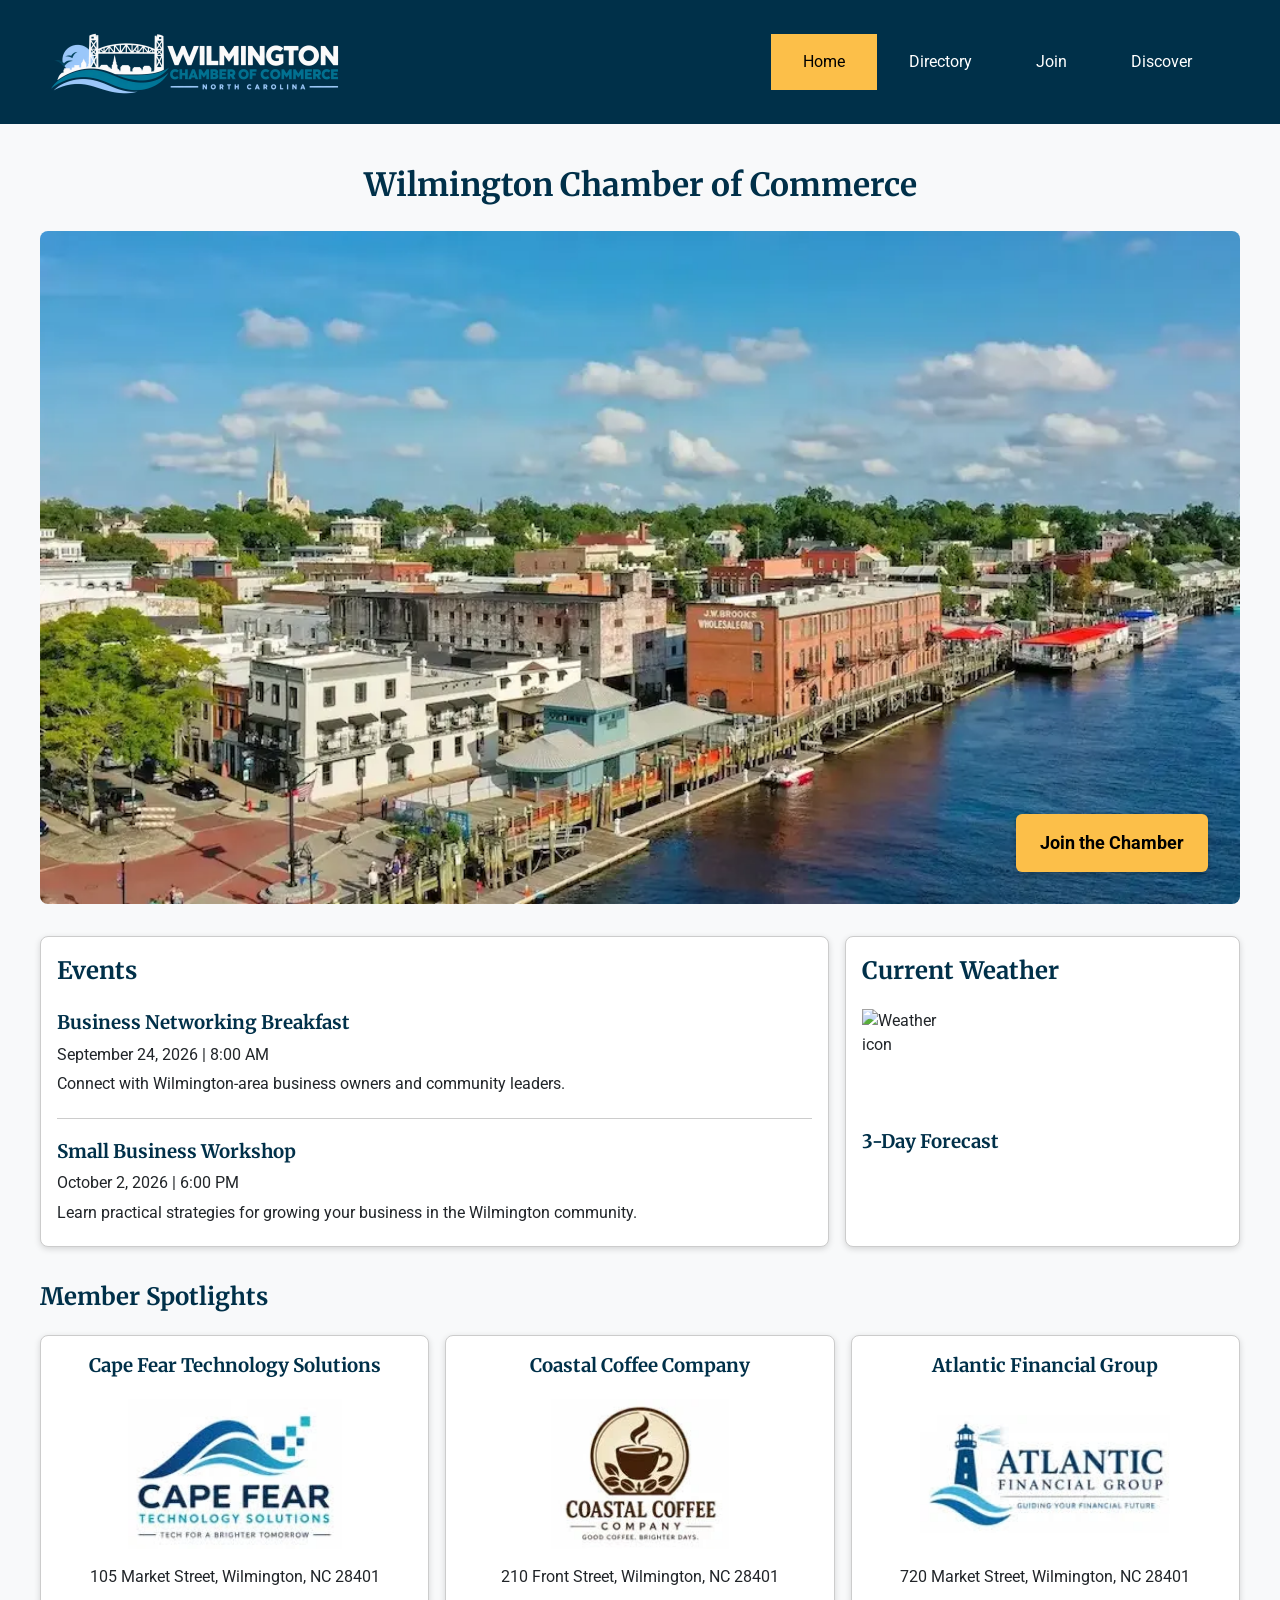
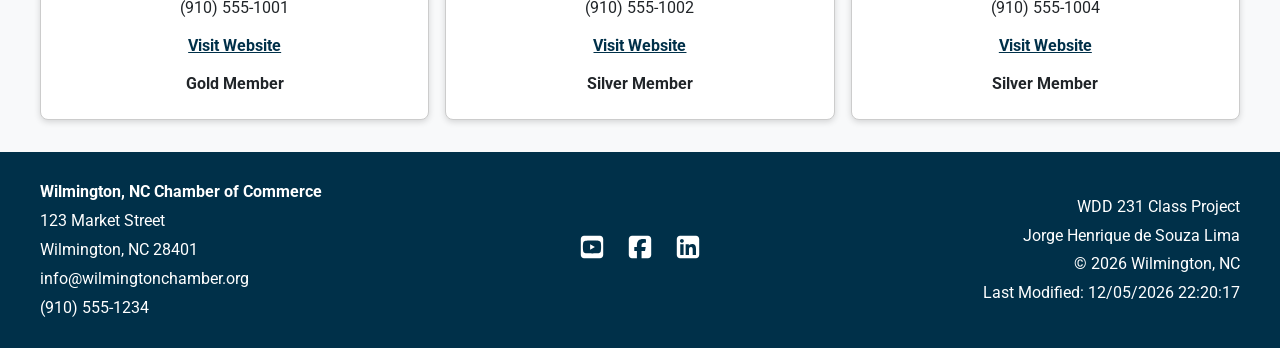
==== chamber/index.html @ 4bd6ca03 "corrected misspelled word index html" ====
<!DOCTYPE html>
<html lang="en">
<head>
    <meta charset="UTF-8">
    <meta name="viewport" content="width=device-width, initial-scale=1.0">

    <title>Wilmington Chamber of Commerce | Home</title>

    <meta
        name="description"
        content="Welcome to the Wilmington Chamber of Commerce. Discover local events, weather, businesses, and opportunities to connect with our community."
    >
    <meta name="author" content="Jorge Henrique de Souza Lima">

    <!-- Favicon -->
    <link rel="icon" href="images/favicon.ico">

    <!-- FB Open Graph -->
    <meta property="og:title" content="Wilmington Chamber of Commerce">
    <meta
        property="og:description"
        content="Connect with Wilmington businesses, community events, resources, and opportunities through the Wilmington Chamber of Commerce."
    >
    <meta
        property="og:image"
        content="https://jorgehlima.github.io/wdd231/chamber/images/chamber-logo.png"
    >
    <meta
        property="og:url"
        content="https://jorgehlima.github.io/wdd231/chamber/index.html"
    >
    <meta property="og:type" content="website">

    <!-- Google Fonts -->
    <link rel="preconnect" href="https://fonts.googleapis.com">
    <link rel="preconnect" href="https://fonts.gstatic.com" crossorigin>
    <link href="https://fonts.googleapis.com/css2?family=Merriweather:wght@400;700&family=Roboto:wght@400;500;700&display=swap" rel="stylesheet">

    <!-- Styles -->
    <link rel="stylesheet" href="styles/normalize.css">
    <link rel="stylesheet" href="styles/small.css">
    <link rel="stylesheet" href="styles/large.css">

    <!-- Scripts -->
    <script src="scripts/navigation.js" defer></script>
    <script src="scripts/home.js" defer></script>
    <script src="scripts/date.js" defer></script>
</head>

<body>

    <header>
        <div class="header-container">
            <a href="index.html" class="brand">

                <!-- Logo image -->
                <img
                    src="images/chamber-logo.png"
                    alt="Wilmington Chamber of Commerce logo"
                    class="logo"
                    width="500"
                    height="300"
                >
            </a>
            
            <!-- Hamburger button -->
            <button
                id="menu"
                type="button"
                aria-label="Open navigation menu"
                aria-expanded="false"
            ></button>
        
            <!-- Navigation section -->
            <nav id="navigation">
                <ul class="navigation">
                    <li>
                        <a href="index.html" class="active">Home</a>
                    </li>

                    <li>
                        <a href="directory.html">Directory</a>
                    </li>

                    <li>
                        <a href="join.html">Join</a>
                    </li>

                    <li>
                        <a href="discover.html">Discover</a>
                    </li>
                </ul>
            </nav>
        </div>
    </header>

    <main>
        <h1>Wilmington Chamber of Commerce</h1>

        <div class="hero">
            <img
                src="images/wilmington-hero.webp"
                alt="Wilmington North Carolina waterfront"
                width="1200"
                height="600"
            >
            <a href="join.html" class="join-button">Join the Chamber</a>
        </div>

        <section class="home-info">

            <div class="events">
                <h2>Events</h2>

                <article class="event">
                    <h3>Business Networking Breakfast</h3>
                    <p>September 24, 2026 | 8:00 AM</p>
                    <p>
                        Connect with Wilmington-area business owners
                        and community leaders.
                    </p>
                </article>

                <article class="event">
                    <h3>Small Business Workshop</h3>
                    <p>October 2, 2026 | 6:00 PM</p>
                    <p>
                        Learn practical strategies for growing your
                        business in the Wilmington community.
                    </p>
                </article>
            </div>

            <div class="weather">
                <h2>Current Weather</h2>

                <div id="current-weather">
                    <img id="weather-icon"
                    src="https://openweathermap.org/img/wn/01d@2x.png"
                    alt="Weather icon" 
                    width="100" 
                    height="100">

                    <div class="weather-details">
                        <p>
                            <span id="current-temp"></span>
                        </p>
                        <p id="weather-description"></p>
                    </div>
                </div>

                <h3>3-Day Forecast</h3>

                <div id="forecast">
                    
                </div>
            </div>
        </section>

        <section class="spotlights">
            <h2>Member Spotlights</h2>

            <div id="spotlight-cards">
                
            </div>
        </section>
    </main>

    <footer>
        <div class="footer-container">

            <div class="contact-info">
                <p><strong>Wilmington, NC Chamber of Commerce</strong></p>
                <p>123 Market Street</p>
                <p>Wilmington, NC 28401</p>
                <p>info@wilmingtonchamber.org</p>
                <p>(910) 555-1234</p>
            </div>

            <div class="social-links">
                <a
                    href="https://www.youtube.com/"
                    target="_blank"
                    rel="noopener noreferrer"
                    aria-label="YouTube"
                >
                    <img
                        src="images/youtube.svg"
                        alt=""
                        width="32"
                        height="32"
                    >
                </a>

                <a
                    href="https://www.facebook.com/"
                    target="_blank"
                    rel="noopener noreferrer"
                    aria-label="Facebook"
                >
                    <img
                        src="images/facebook.svg"
                        alt=""
                        width="32"
                        height="32"
                    >
                </a>

                <a
                    href="https://www.linkedin.com/"
                    target="_blank"
                    rel="noopener noreferrer"
                    aria-label="LinkedIn"
                >
                    <img
                        src="images/linkedin.svg"
                        alt=""
                        width="32"
                        height="32"
                    >
                </a>
            </div>

            <div class="development-info">
                <p>WDD 231 Class Project</p>
                <p>Jorge Henrique de Souza Lima</p>

                <p>
                    &copy; <span id="currentyear"></span>
                    Wilmington, NC
                </p>

                <p id="lastModified"></p>
            </div>

        </div>
    </footer>

</body>
</html>
---- chamber/styles/small.css ----
:root {
    --primary-color: #003049;
    --secondary-color: #669bbc;
    --accent-color: #fcbf49;
    --background-color: #f8f9fa;
    --text-color: #212529;
    --white: #ffffff;
    --border-color: #cccccc;
}

* {
    box-sizing: border-box;
}

html,
body {
    margin: 0;
    padding: 0;
    width: 100%;
    max-width: 100%;
    overflow-x: hidden;
}

body {
    font-family: "Roboto", Arial, Helvetica, sans-serif;
    background-color: var(--background-color);
    color: var(--text-color);
    line-height: 1.5;
}

img {
    max-width: 100%;
    height: auto;
}

/* Header */

header {
    background-color: var(--primary-color);
    color: var(--white);
}

.header-container {
    display: flex;
    justify-content: space-between;
    align-items: center;
    padding: 0.75rem 1rem 0.75rem 0.30rem; /* logo position top, right, bottom, left */
}

.brand {
    display: flex;
    align-items: center;
    gap: 0.75rem;
    color: var(--white);
    text-decoration: none;
}

.brand img {
    width: 300px;
    max-width: 100%;
    height: auto;
    object-fit: contain;
    display: block;
}

.site-name {
    display: block;
    font-size: 1.2rem;
    font-weight: 700;
}

.site-subtitle {
    display: block;
    font-size: 0.85rem;
}

/* Mobile menu */

#menu {
    display: block;
    border: 0;
    background: transparent;
    color: var(--white);
    font-size: 2rem;
    cursor: pointer;
}

#menu::before {
    content: "☰";
}

#menu.open::before {
    content: "✕";
}

.navigation {
    display: none;
    list-style: none;
    margin: 0;
    padding: 0;
    background-color: var(--primary-color);
}

.navigation.show {
    display: block;
}

.navigation a {
    display: block;
    padding: 1rem;
    color: var(--white);
    text-decoration: none;
    text-align: center;
}

.navigation a:hover,
.navigation a:focus {
    background-color: var(--secondary-color);
    color: #000;
}

.navigation .active {
    background-color: var(--accent-color);
    color: #000;
}

/* MAIN */

main {
    width: min(100% - 2rem, 1200px);
    margin: 0 auto;
    padding: 1rem 0 2rem;
}

h1,
h2,
h3 {
    font-family: "Merriweather", Georgia, serif;
}

h1 {
    text-align: center;
    color: var(--primary-color);
}

/* View buttons */

.view-buttons {
    display: flex;
    justify-content: center;
    gap: 1rem;
    margin: 1.5rem 0;
}

.view-buttons button {
    padding: 0.75rem 1.5rem;
    border: 2px solid var(--primary-color);
    border-radius: 6px;
    background-color: var(--white);
    color: var(--primary-color);
    font-weight: 700;
    cursor: pointer;
}

.view-buttons button:hover,
.view-buttons button:focus,
.view-buttons button.selected {
    background-color: var(--primary-color);
    color: var(--white);
}

/* Member grid */

#members.grid {
    display: grid;
    grid-template-columns: 1fr;
    gap: 1rem;
}

.member-card {
    padding: 1rem;
    background-color: var(--white);
    border: 1px solid var(--border-color);
    border-radius: 8px;
    text-align: center;
    box-shadow: 0 2px 6px rgb(0 0 0 / 15%);
}

.member-card img {
    width: 100%;
    max-width: 300px;
    height: 180px;
    object-fit: contain;
}

.member-card h2 {
    color: var(--primary-color);
    font-size: 1.25rem;
}

.member-card a {
    display: inline-block;
    margin-top: 0.5rem;
    color: var(--primary-color);
    font-weight: 700;
}

.membership {
    font-weight: 700;
}

/* List view */

#members.list {
    display: flex;
    flex-direction: column;
    gap: 0;
}

#members.list .member-card {
    display: block;
    border-radius: 0;
    box-shadow: none;
    text-align: left;
}

#members.list .member-card:nth-child(even) {
    background-color: #e9ecef;
}

#members.list .member-card img {
    display: none;
}

/* Chamber Home Page */

/* Hero */

.hero {
    position: relative;
    margin-bottom: 1.5rem;
    overflow: hidden;
    border-radius: 8px;
}

.hero img {
    display: block;
    width: 100%;
    height: auto;
}

/* Join CTA */

.join-button {
    position: absolute;
    right: 1rem;
    bottom: 1rem;
    display: inline-block;
    padding: 0.75rem 1.25rem;
    background-color: var(--accent-color);
    color: #000;
    text-decoration: none;
    font-weight: 700;
    border-radius: 6px;
    box-shadow: 0 2px 6px rgb(0 0 0 / 30%);
}

.join-button:hover,
.join-button:focus {
    background-color: var(--white);
    color: var(--primary-color);
}

/* Events and Weather */

.home-info {
    display: grid;
    grid-template-columns: 1fr;
    gap: 1rem;
    margin-bottom: 2rem;
}

.events,
.weather {
    padding: 1rem;
    background-color: var(--white);
    border: 1px solid var(--border-color);
    border-radius: 8px;
    box-shadow: 0 2px 6px rgb(0 0 0 / 15%);
}

.events h2,
.weather h2,
.spotlights h2 {
    margin-top: 0;
    color: var(--primary-color);
}

.event {
    padding-bottom: 1rem;
    margin-bottom: 1rem;
    border-bottom: 1px solid var(--border-color);
}

.event:last-child {
    margin-bottom: 0;
    padding-bottom: 0;
    border-bottom: none;
}

.event h3 {
    margin-bottom: 0.25rem;
    color: var(--primary-color);
}

.event p {
    margin: 0.35rem 0;
}

/* Current Weather */

#current-weather {
    display: flex;
    align-items: center;
    gap: 1rem;
}

#weather-icon {
    width: 100px;
    height: 100px;
    object-fit: contain;
}

.weather-details p {
    margin: 0.25rem 0;
}

#current-temp {
    font-size: 1.75rem;
    font-weight: 700;
}

#weather-description {
    font-weight: 500;
}

.weather h3 {
    color: var(--primary-color);
}

/* Forecast */

#forecast {
    display: grid;
    gap: 0.5rem;
}

#forecast p {
    margin: 0;
    padding: 0.6rem;
    background-color: #e9ecef;
    border-radius: 5px;
}

/* Member Spotlights */

.spotlights {
    margin-top: 1rem;
}

#spotlight-cards {
    display: grid;
    grid-template-columns: 1fr;
    gap: 1rem;
}

.spotlight-card {
    padding: 1rem;
    background-color: var(--white);
    border: 1px solid var(--border-color);
    border-radius: 8px;
    text-align: center;
    box-shadow: 0 2px 6px rgb(0 0 0 / 15%);
}

.spotlight-card h3 {
    margin-top: 0;
    color: var(--primary-color);
}

.spotlight-card img {
    display: block;
    width: 100%;
    max-width: 250px;
    height: 150px;
    margin: 0 auto 1rem;
    object-fit: contain;
}

.spotlight-card p {
    margin: 0.4rem 0;
}

.spotlight-card a {
    display: inline-block;
    margin: 0.5rem 0;
    color: var(--primary-color);
    font-weight: 700;
}

.spotlight-card a:hover,
.spotlight-card a:focus {
    text-decoration: none;
}

.membership-level {
    font-weight: 700;
}

/* Footer */

footer {
    background-color: var(--primary-color);
    color: var(--white);
    padding: 1.5rem 1rem;
}

.footer-container {
    width: min(100%, 1200px);
    margin: 0 auto;
    text-align: center;
}

.footer-container p {
    margin: 0.3rem 0;
}

.social-links {
    display: flex;
    justify-content: center;
    gap: 1rem;
    margin: 1.25rem 0;
    flex-wrap: wrap;
}

.social-links a {
    color: var(--white);
}

.social-links a:hover,
.social-links a:focus {
    color: var(--accent-color);
}
---- chamber/styles/large.css ----
@media screen and (min-width: 768px) {

    /* Header | Nav */

    .header-container {
        max-width: 1200px;
        margin: 0 auto;
    }

    #menu {
        display: none;
    }

    nav {
        background-color: var(--primary-color);
    }

    .navigation {
        display: flex;
        justify-content: center;
        max-width: 1200px;
        margin: 0 auto;
    }

    .navigation li {
        flex: 1;
    }

    .navigation a {
        padding: 1rem 2rem;
    }

    /* Directory grid */

    #members.grid {
        grid-template-columns: repeat(2, 1fr);
    }

    /* List view */

    #members.list .member-card {
        display: grid;
        grid-template-columns: 2fr 2fr 1.5fr 1fr;
        align-items: center;
        gap: 1rem;
    }

    #members.list .member-card h2,
    #members.list .member-card p,
    #members.list .member-card a {
        margin: 0.5rem 0;
    }

    #members.list .member-card p:nth-of-type(3),
    #members.list .member-card p:nth-of-type(4) {
        display: none;
    }

    /* Footer */

    .footer-container {
        display: grid;
        grid-template-columns: 1fr auto 1fr;
        align-items: center;
        gap: 2rem;
        text-align: left;
    }

    .social-links {
        margin: 0;
    }

    .development-info {
        text-align: right;
    }

    /* Chamber Home Page */
    .home-info {
    grid-template-columns: 2fr 1fr;
    align-items: stretch;
    }

    #spotlight-cards {
        grid-template-columns: repeat(3, 1fr);
    }

    .hero {
        margin-bottom: 2rem;
    }

    .join-button {
        right: 2rem;
        bottom: 2rem;
        padding: 1rem 1.5rem;
        font-size: 1.1rem;
    }
}


@media screen and (min-width: 1000px) {

    #members.grid {
        grid-template-columns: repeat(3, 1fr);
    }
}
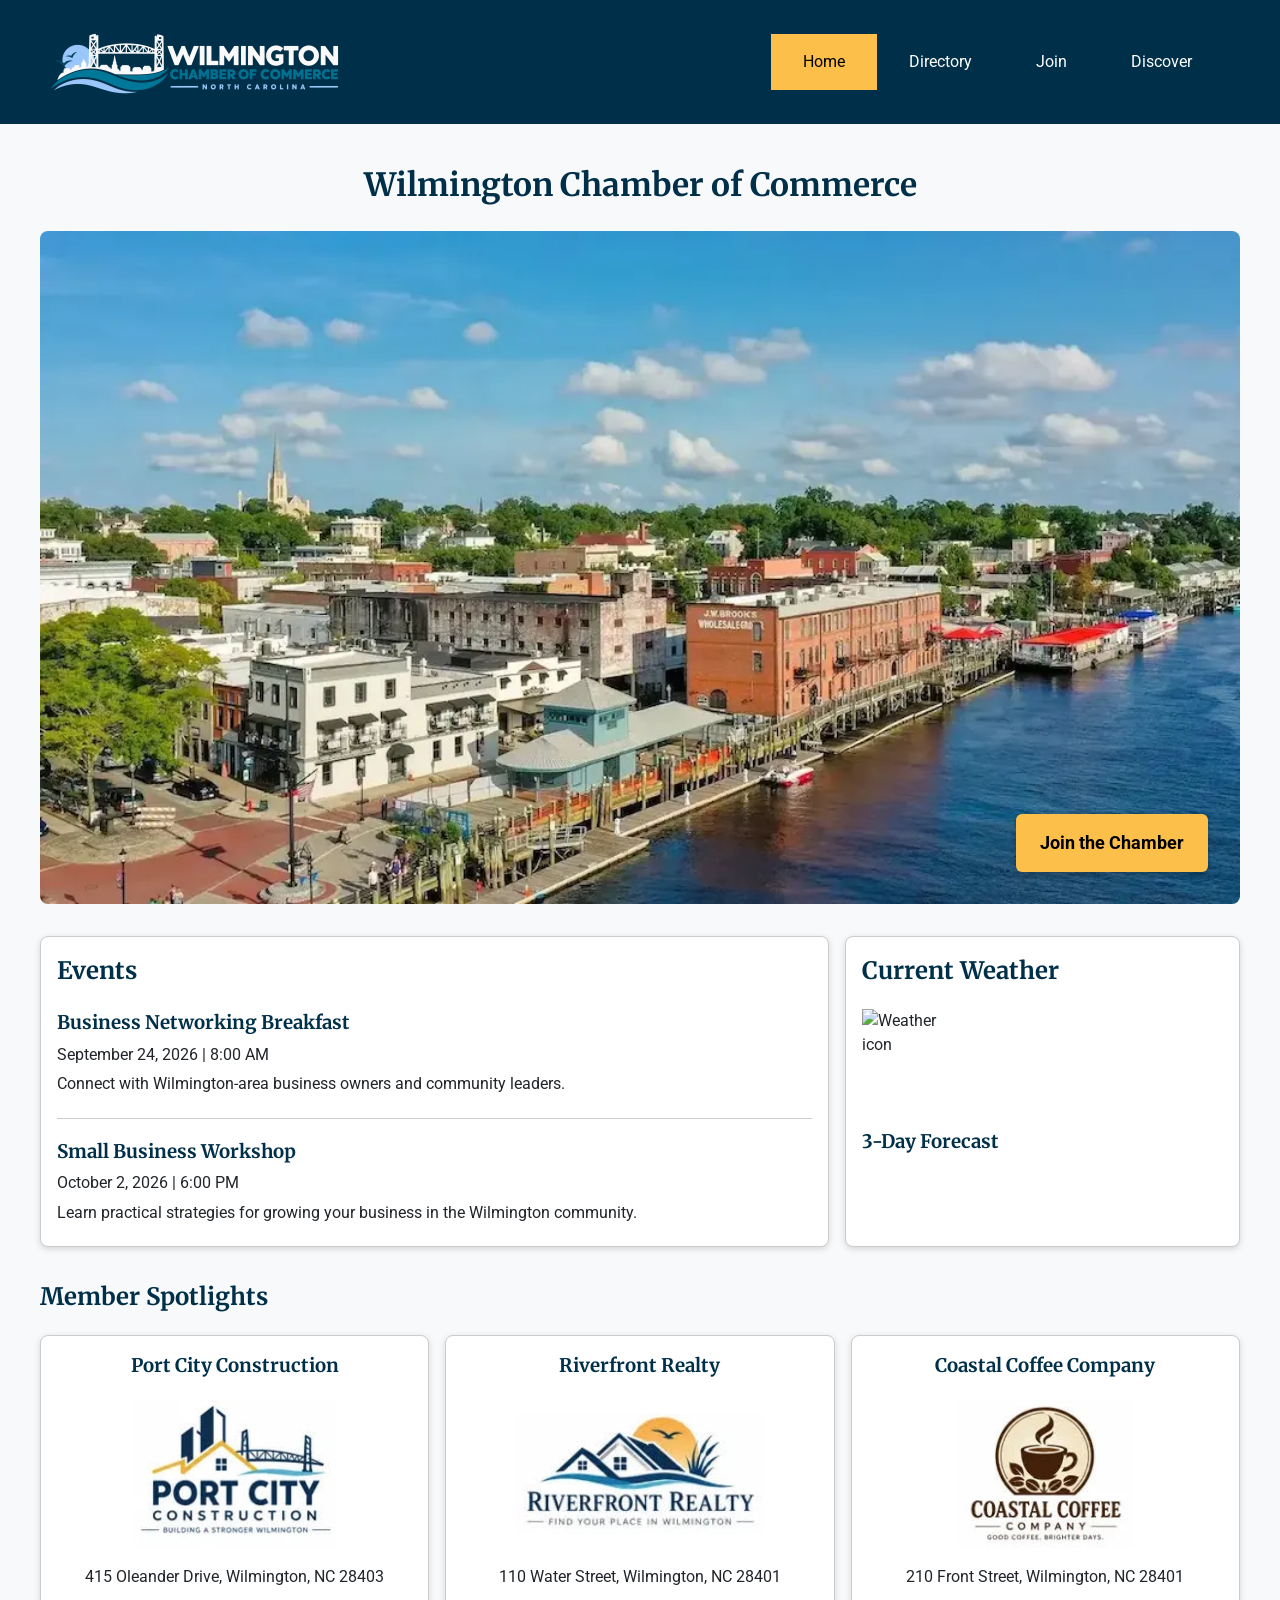
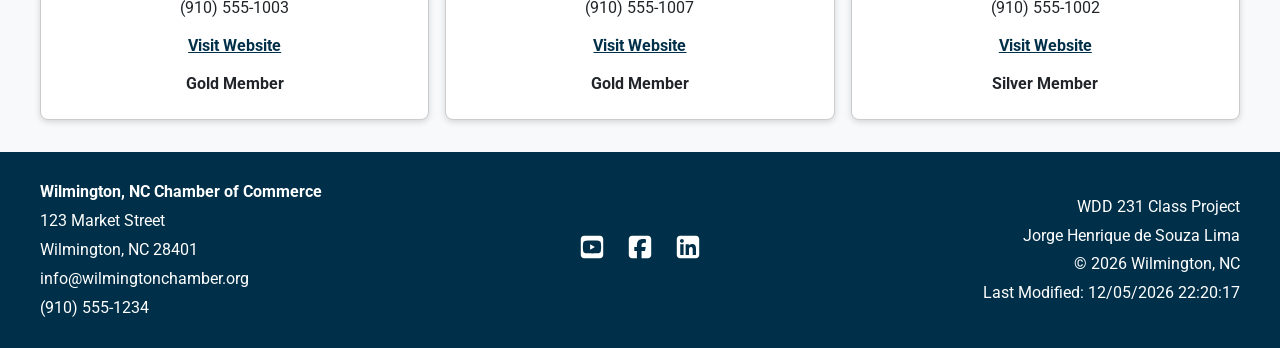
==== commit 2371d753: "organized hamburger section index html" ====
--- a/chamber/index.html
+++ b/chamber/index.html
@@ -68,8 +68,8 @@
                 id="menu"
                 type="button"
                 aria-label="Open navigation menu"
-                aria-expanded="false"
-            ></button>
+                aria-expanded="false">
+            </button>
         
             <!-- Navigation section -->
             <nav id="navigation">
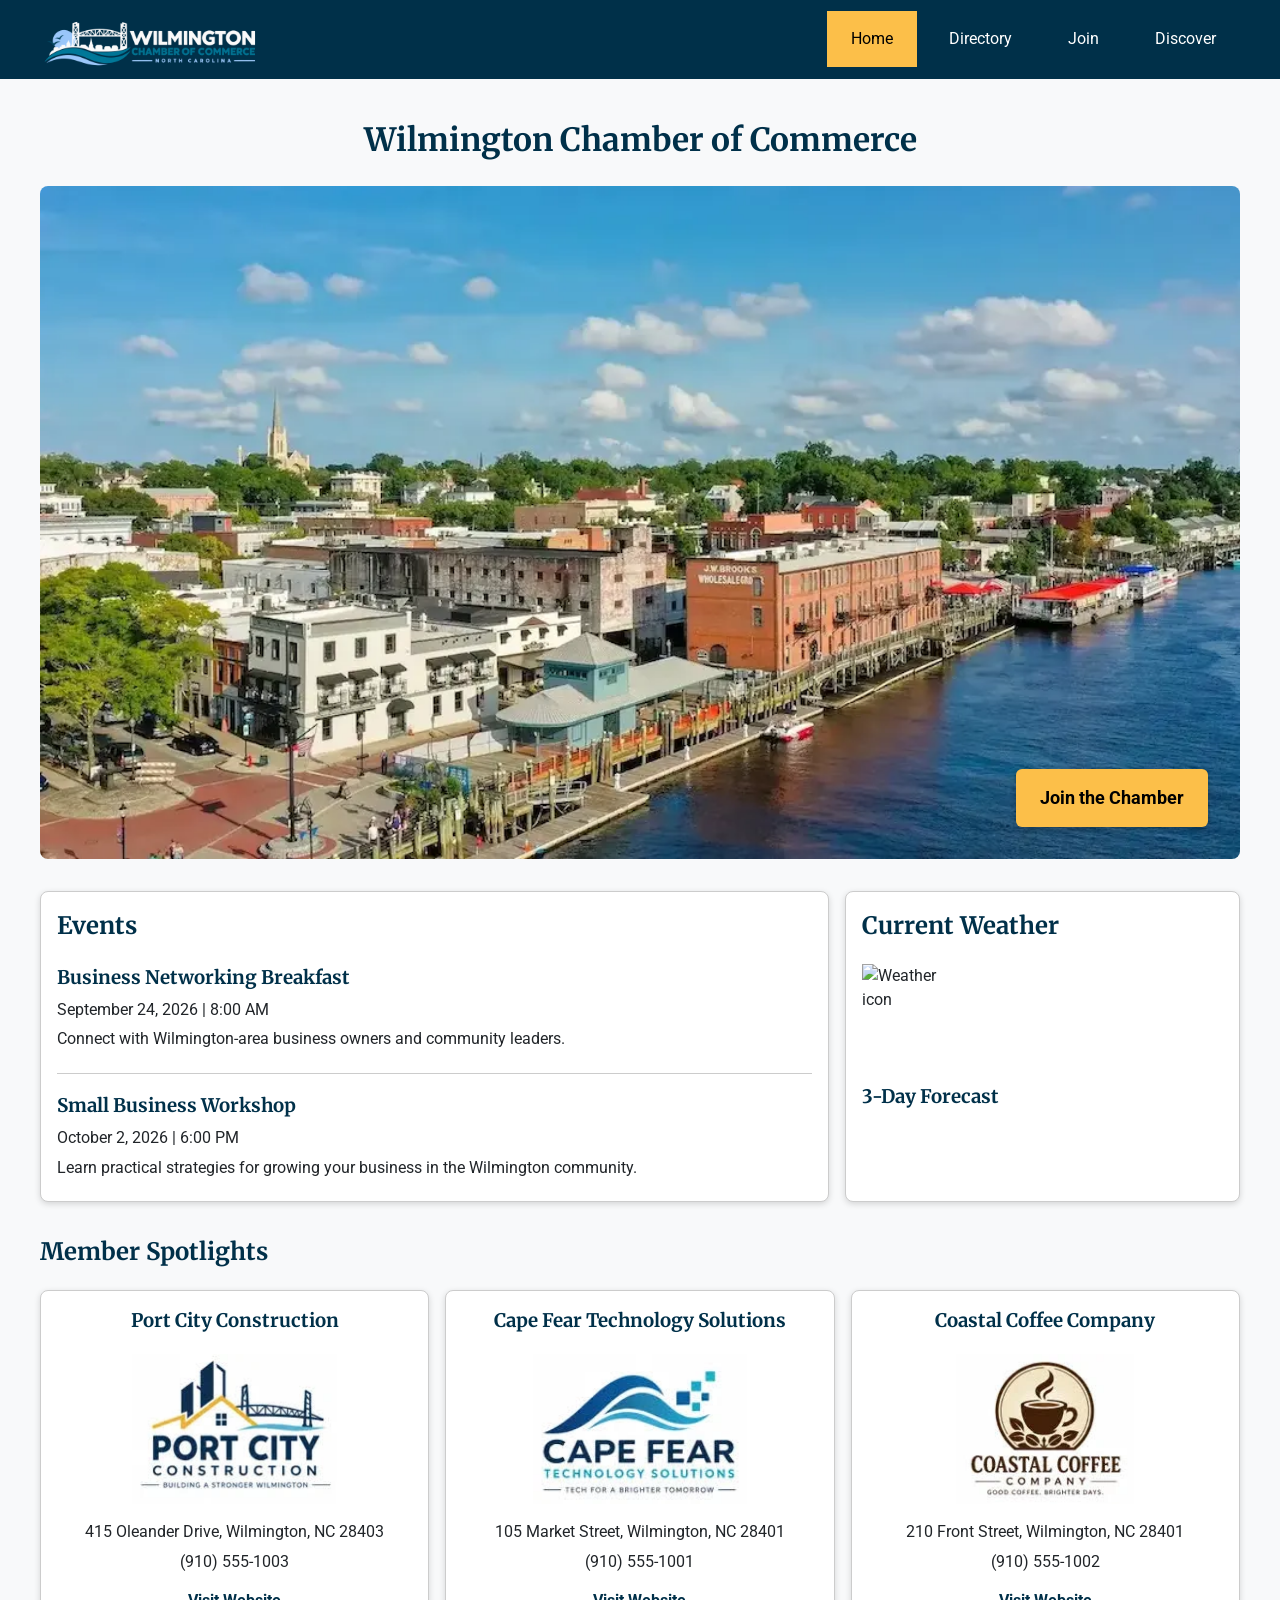
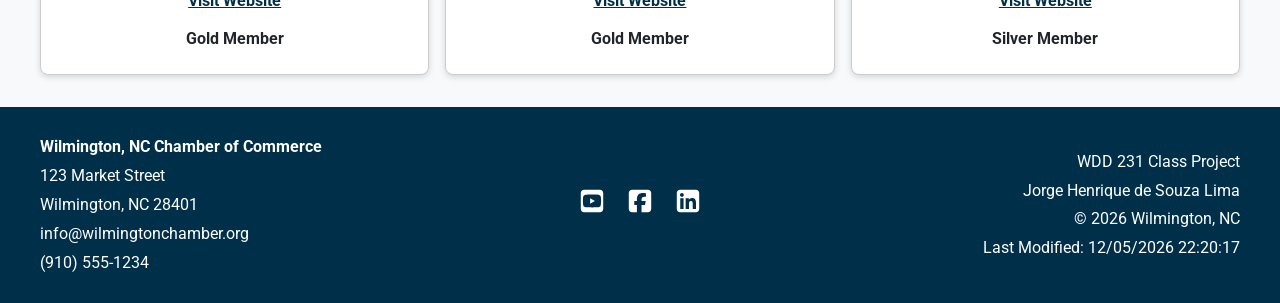
==== commit 84b0f461: "added dark theme meta tag to index directory html" ====
--- a/chamber/index.html
+++ b/chamber/index.html
@@ -3,6 +3,9 @@
 <head>
     <meta charset="UTF-8">
     <meta name="viewport" content="width=device-width, initial-scale=1.0">
+
+    <!--dark theme meta-->
+    <meta name="color-scheme" content="light dark">
 
     <title>Wilmington Chamber of Commerce | Home</title>
 
--- a/chamber/styles/small.css
+++ b/chamber/styles/small.css
@@ -42,9 +42,9 @@
 
 .header-container {
     display: flex;
-    justify-content: space-between;
     align-items: center;
-    padding: 0.75rem 1rem 0.75rem 0.30rem; /* logo position top, right, bottom, left */
+    width: min(100% - 2rem, 1200px);
+    margin: 0 auto;
 }
 
 .brand {
@@ -53,14 +53,15 @@
     gap: 0.75rem;
     color: var(--white);
     text-decoration: none;
+    padding-top: 0.35rem; /*causes logo img to go up down*/
 }
 
 .brand img {
-    width: 300px;
+    display: block;
+    width: 220px;
     max-width: 100%;
     height: auto;
     object-fit: contain;
-    display: block;
 }
 
 .site-name {
@@ -78,10 +79,13 @@
 
 #menu {
     display: block;
+    margin-left: auto;
+    padding: 0.5rem;
     border: 0;
     background: transparent;
     color: var(--white);
     font-size: 2rem;
+    line-height: 1;
     cursor: pointer;
 }
 
--- a/chamber/styles/large.css
+++ b/chamber/styles/large.css
@@ -1,34 +1,46 @@
 @media screen and (min-width: 768px) {
 
-    /* Header | Nav */
+/* Header | Nav */
 
-    .header-container {
-        max-width: 1200px;
-        margin: 0 auto;
-    }
+.header-container {
+    display: flex;
+    align-items: center;
+    max-width: 1200px;
+    margin: 0 auto;
+}
 
-    #menu {
-        display: none;
-    }
+.brand {
+    flex-shrink: 0;
+}
 
-    nav {
-        background-color: var(--primary-color);
-    }
+#menu {
+    display: none;
+}
 
-    .navigation {
-        display: flex;
-        justify-content: center;
-        max-width: 1200px;
-        margin: 0 auto;
-    }
+#navigation {
+    width: auto;
+    margin-left: auto;
+    background-color: var(--primary-color);
+}
 
-    .navigation li {
-        flex: 1;
-    }
+.navigation {
+    display: flex;
+    align-items: center;
+    gap: 0.5rem;
+    margin: 0;
+    padding: 0;
+    list-style: none;
+    background-color: transparent;
+}
 
-    .navigation a {
-        padding: 1rem 2rem;
-    }
+.navigation li {
+    flex: none;
+}
+
+.navigation a {
+    display: block;
+    padding: 1rem 1.5rem;
+}
 
     /* Directory grid */
 
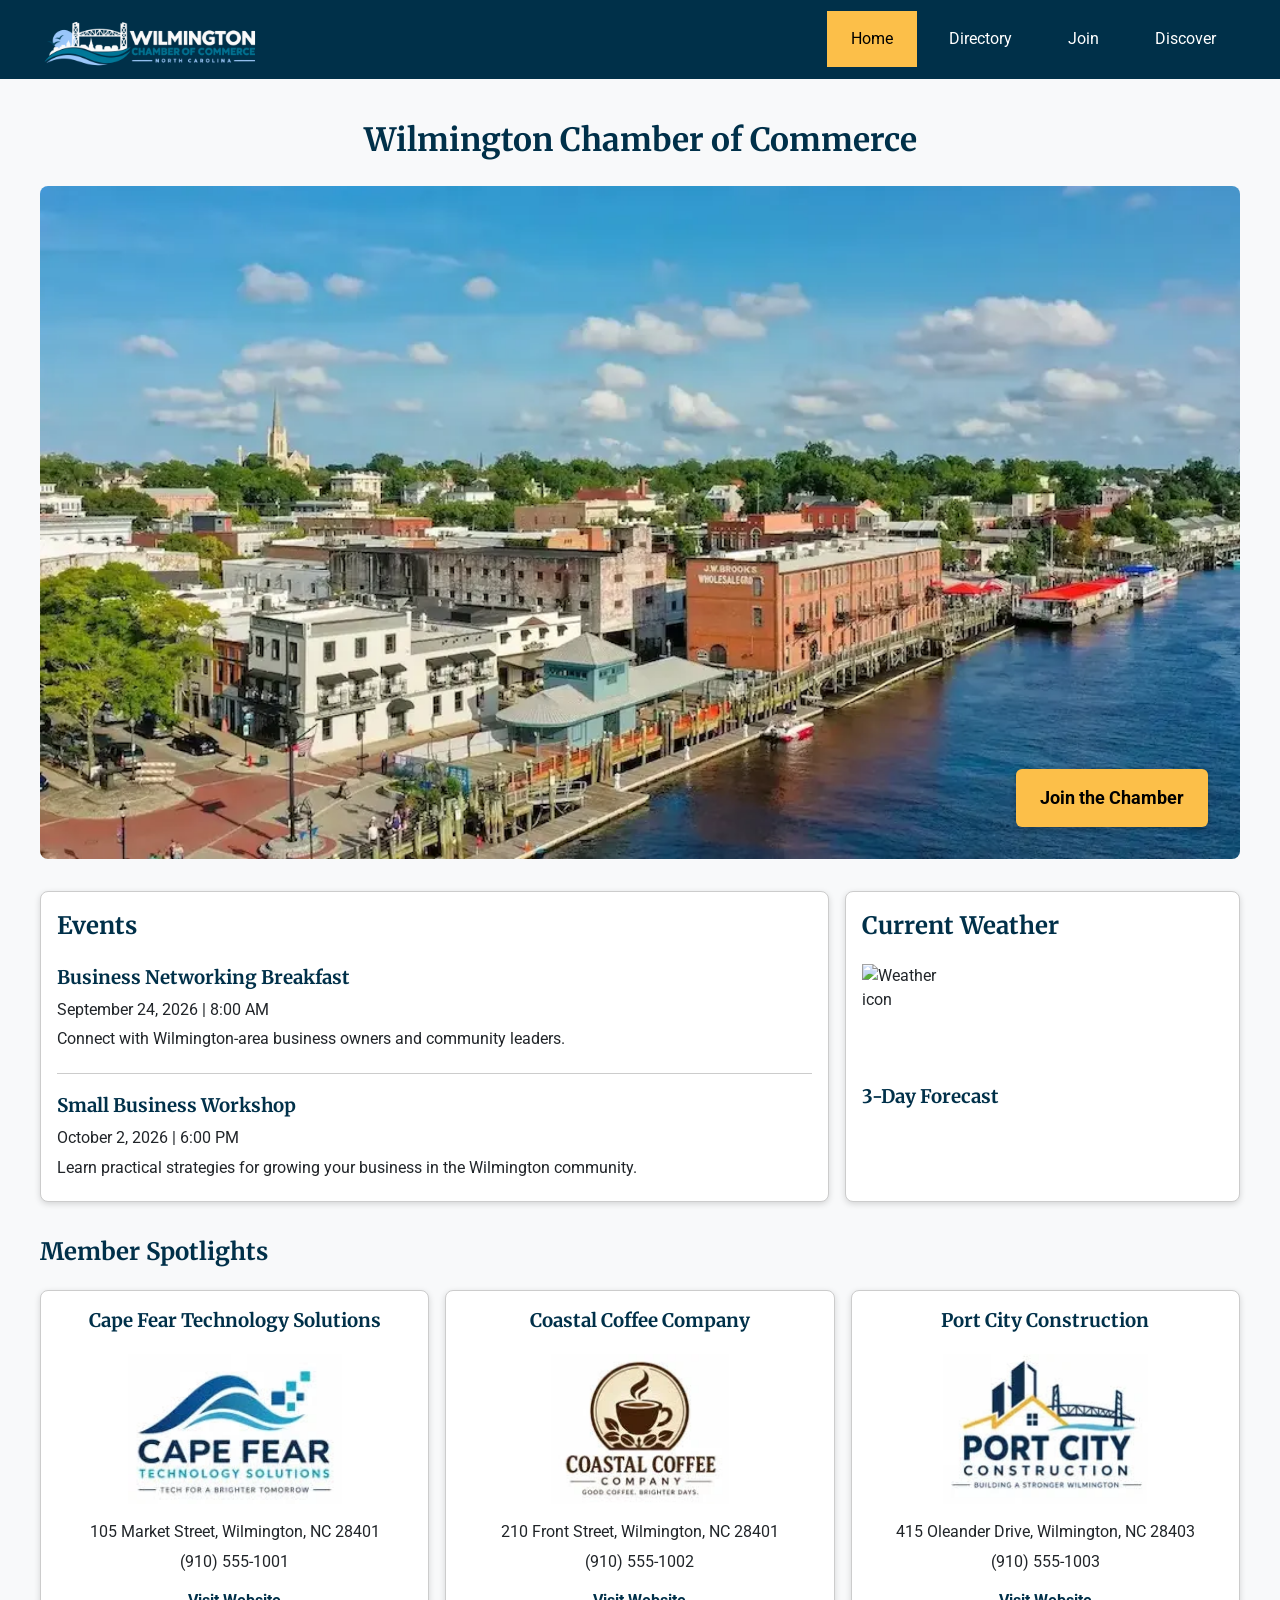
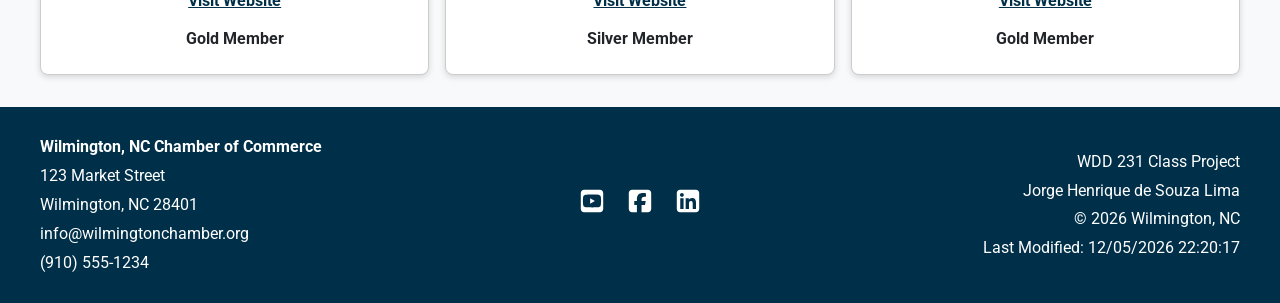
==== commit 85d0fdc5: "upd meta color scheme index dir join html" ====
--- a/chamber/index.html
+++ b/chamber/index.html
@@ -4,8 +4,7 @@
     <meta charset="UTF-8">
     <meta name="viewport" content="width=device-width, initial-scale=1.0">
 
-    <!--dark theme meta-->
-    <meta name="color-scheme" content="light dark">
+    <meta name="color-scheme" content="light">
 
     <title>Wilmington Chamber of Commerce | Home</title>
 
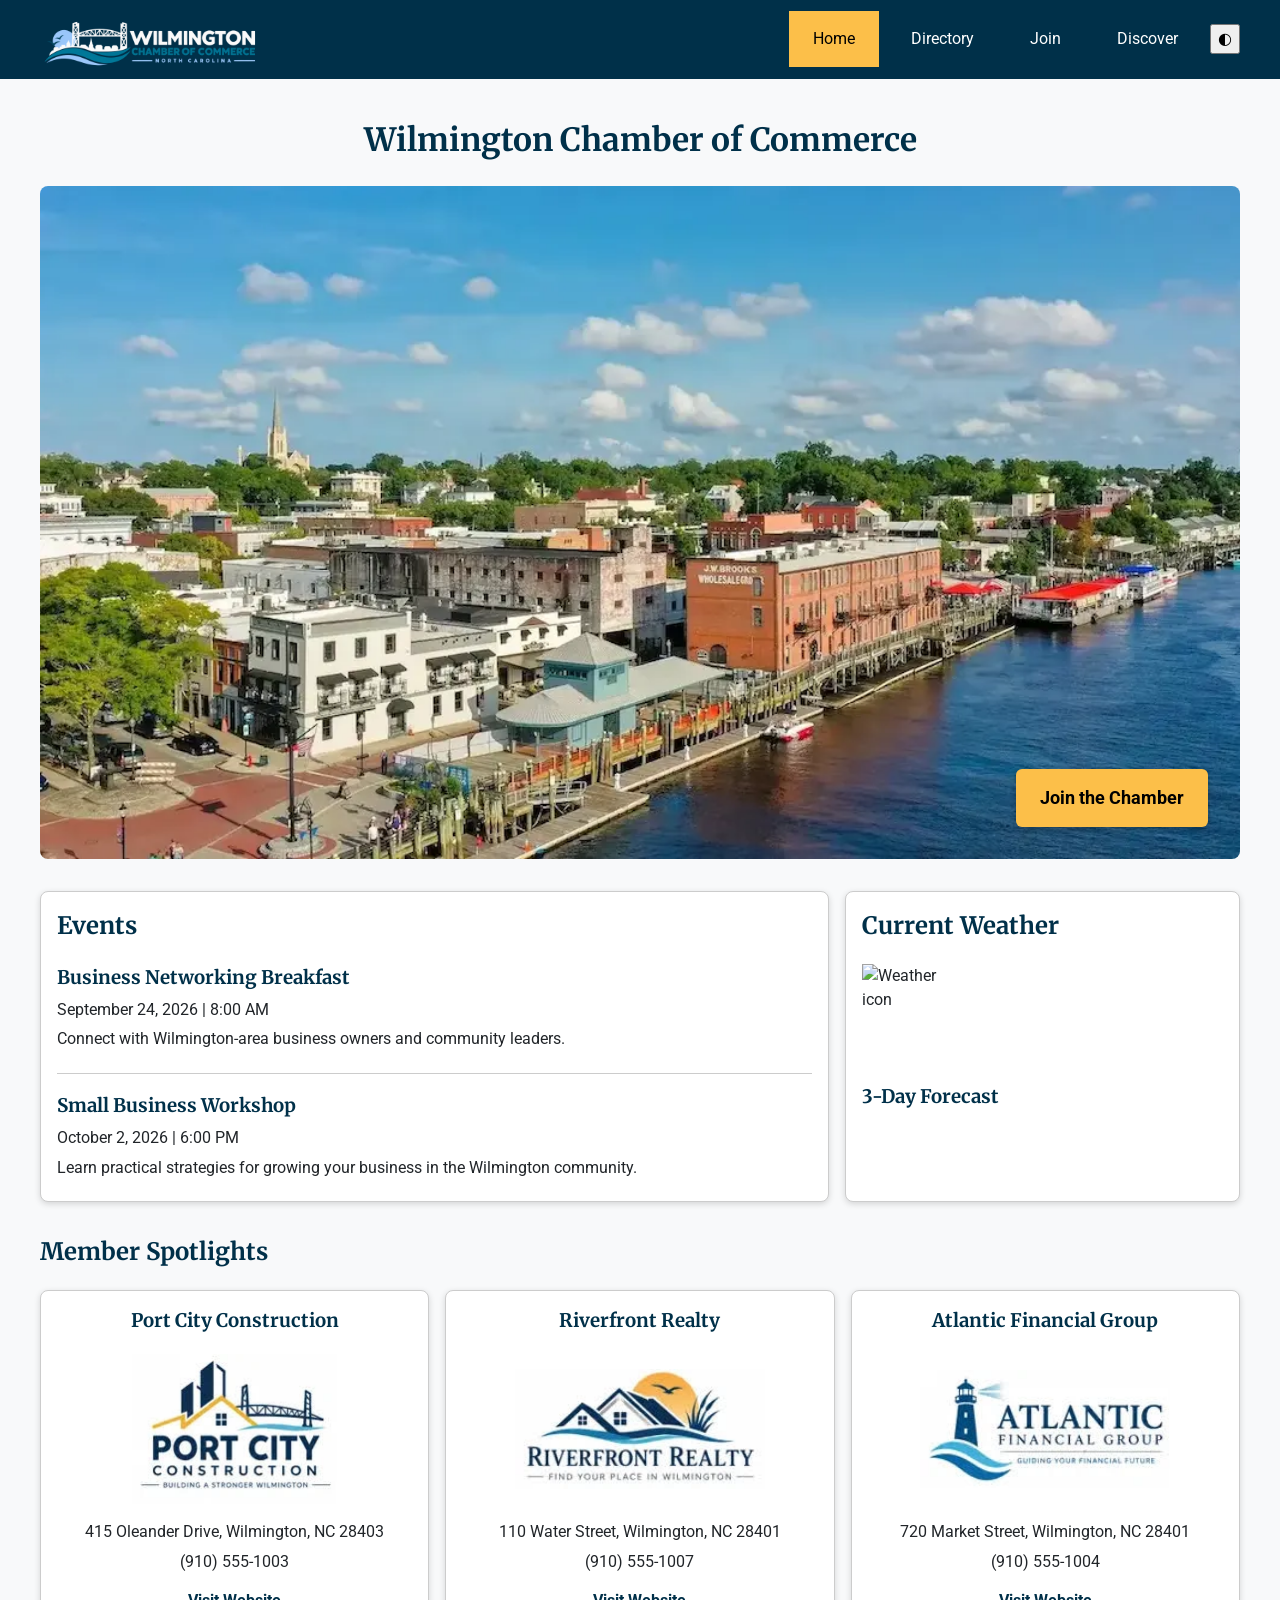
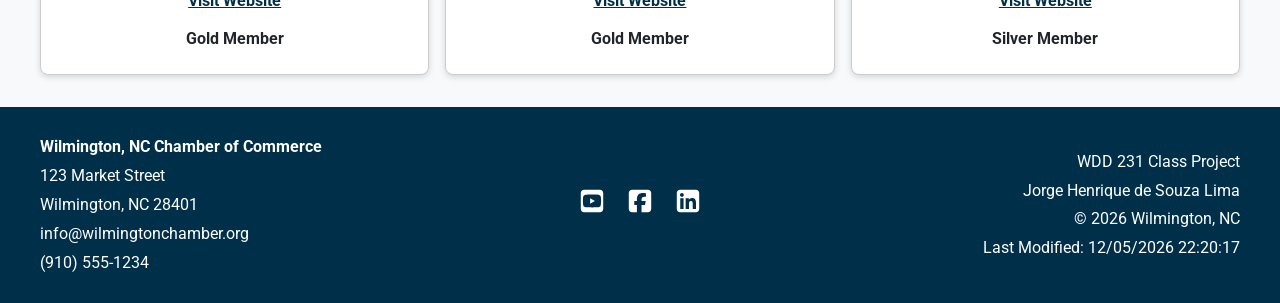
==== commit 899ae4f0: "Added dark mode button index dir join html" ====
--- a/chamber/index.html
+++ b/chamber/index.html
@@ -91,6 +91,18 @@
                     <li>
                         <a href="discover.html">Discover</a>
                     </li>
+
+                    <!--Dark mode button-->
+                    <li>
+                        <button
+                            id="theme-toggle"
+                            type="button"
+                            aria-label="Switch to dark mode"
+                            title="Switch to dark mode"
+                        >
+                            ◐
+                        </button>
+                    </li>
                 </ul>
             </nav>
         </div>
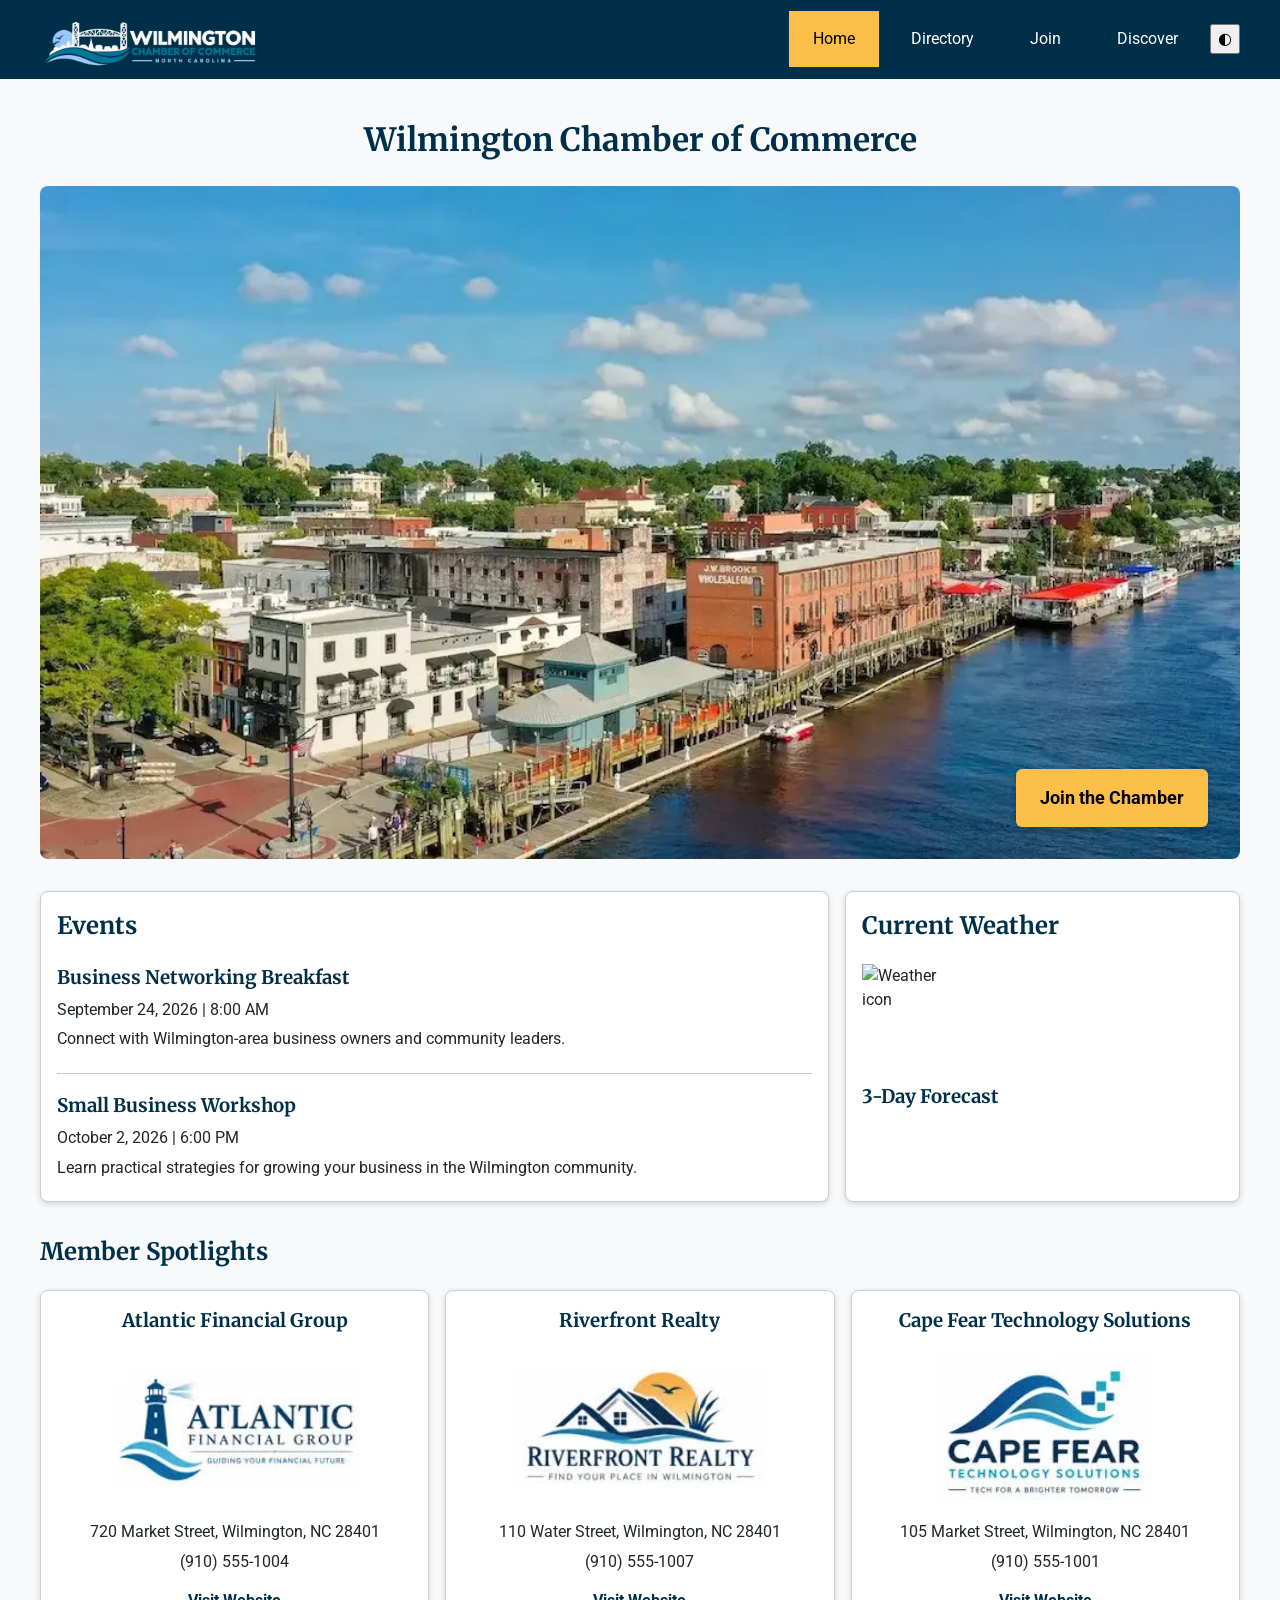
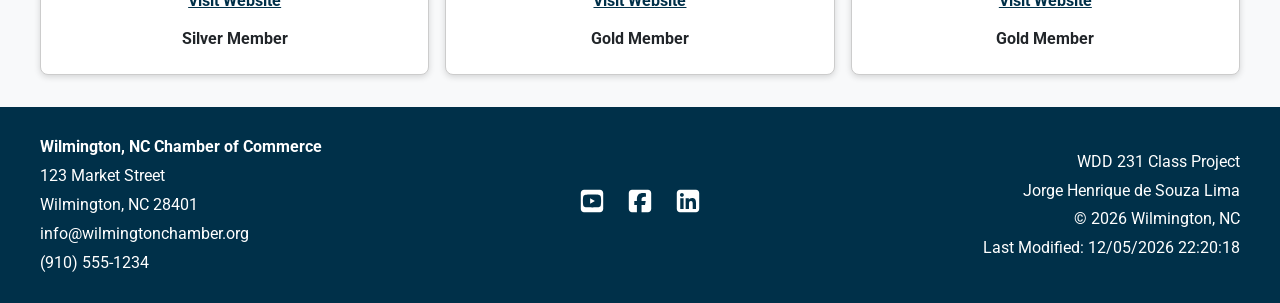
==== commit 12cbaa14: "added themes script to index dir join html" ====
--- a/chamber/index.html
+++ b/chamber/index.html
@@ -47,6 +47,8 @@
     <script src="scripts/navigation.js" defer></script>
     <script src="scripts/home.js" defer></script>
     <script src="scripts/date.js" defer></script>
+    <script src="scripts/theme.js" defer></script>
+    
 </head>
 
 <body>
--- a/chamber/styles/small.css
+++ b/chamber/styles/small.css
@@ -3,6 +3,8 @@
     --secondary-color: #669bbc;
     --accent-color: #fcbf49;
     --background-color: #f8f9fa;
+    --surface-color: #ffffff;
+    --surface-alt-color: #e9ecef;
     --text-color: #212529;
     --white: #ffffff;
     --border-color: #cccccc;
@@ -160,7 +162,7 @@
     padding: 0.75rem 1.5rem;
     border: 2px solid var(--primary-color);
     border-radius: 6px;
-    background-color: var(--white);
+    background-color: var(--surface-color);
     color: var(--primary-color);
     font-weight: 700;
     cursor: pointer;
@@ -183,7 +185,7 @@
 
 .member-card {
     padding: 1rem;
-    background-color: var(--white);
+    background-color: var(--surface-color);
     border: 1px solid var(--border-color);
     border-radius: 8px;
     text-align: center;
@@ -229,7 +231,7 @@
 }
 
 #members.list .member-card:nth-child(even) {
-    background-color: #e9ecef;
+    background-color: var(--surface-alt-color);
 }
 
 #members.list .member-card img {
@@ -287,7 +289,7 @@
 .events,
 .weather {
     padding: 1rem;
-    background-color: var(--white);
+    background-color: var(--surface-color);
     border: 1px solid var(--border-color);
     border-radius: 8px;
     box-shadow: 0 2px 6px rgb(0 0 0 / 15%);
@@ -362,7 +364,7 @@
 #forecast p {
     margin: 0;
     padding: 0.6rem;
-    background-color: #e9ecef;
+    background-color: var(--surface-alt-color);
     border-radius: 5px;
 }
 
@@ -380,7 +382,7 @@
 
 .spotlight-card {
     padding: 1rem;
-    background-color: var(--white);
+    background-color: var(--surface-color);
     border: 1px solid var(--border-color);
     border-radius: 8px;
     text-align: center;
@@ -454,4 +456,16 @@
 .social-links a:hover,
 .social-links a:focus {
     color: var(--accent-color);
+}
+
+/* Dark Mode */
+
+html.dark-mode {
+    color-scheme: dark;
+
+    --background-color: #121212;
+    --surface-color: #1e1e1e;
+    --surface-alt-color: #2a2a2a;
+    --text-color: #f5f5f5;
+    --border-color: #555555;
 }
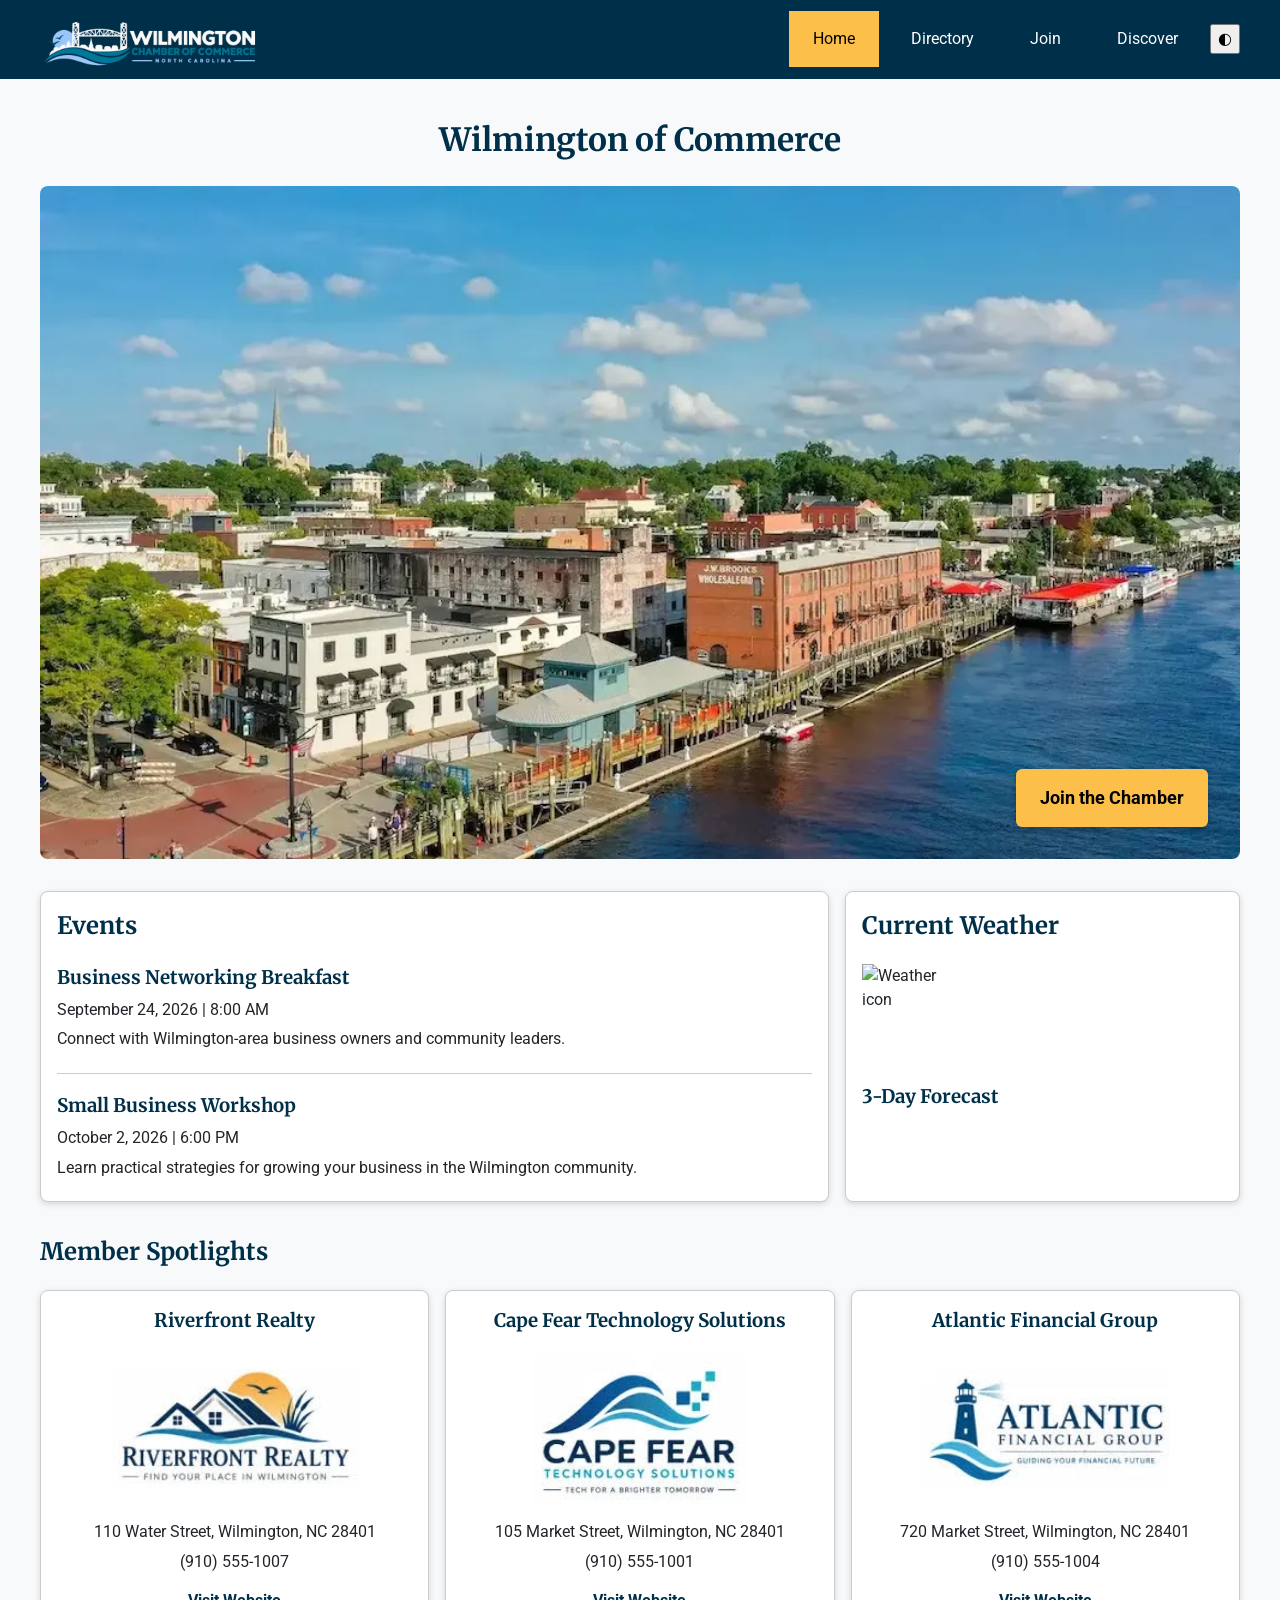
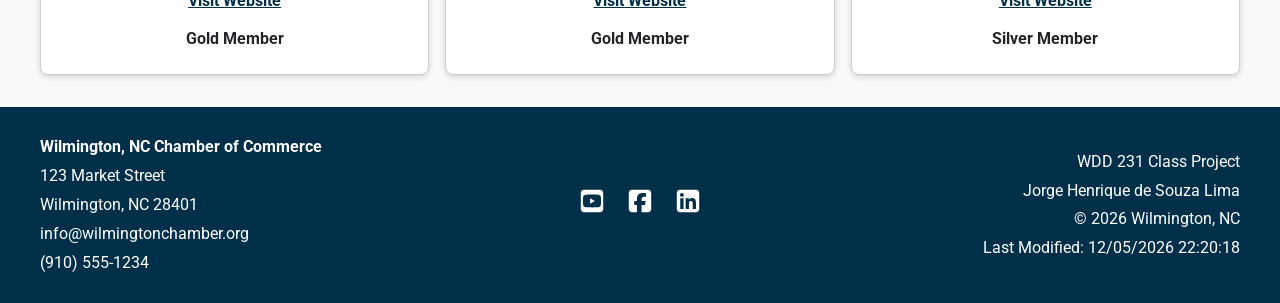
==== commit 58758778: "testing something" ====
--- a/chamber/index.html
+++ b/chamber/index.html
@@ -111,7 +111,7 @@
     </header>
 
     <main>
-        <h1>Wilmington Chamber of Commerce</h1>
+        <h1>Wilmington  of Commerce</h1>
 
         <div class="hero">
             <img
--- a/chamber/styles/small.css
+++ b/chamber/styles/small.css
@@ -6,6 +6,7 @@
     --surface-color: #ffffff;
     --surface-alt-color: #e9ecef;
     --text-color: #212529;
+    --heading-color: #003049;
     --white: #ffffff;
     --border-color: #cccccc;
 }
@@ -146,7 +147,7 @@
 
 h1 {
     text-align: center;
-    color: var(--primary-color);
+    color: var(--heading-color);
 }
 
 /* View buttons */
@@ -200,14 +201,14 @@
 }
 
 .member-card h2 {
-    color: var(--primary-color);
+    color: var(--heading-color);
     font-size: 1.25rem;
 }
 
 .member-card a {
     display: inline-block;
     margin-top: 0.5rem;
-    color: var(--primary-color);
+    color: var(--heading-color);
     font-weight: 700;
 }
 
@@ -299,7 +300,7 @@
 .weather h2,
 .spotlights h2 {
     margin-top: 0;
-    color: var(--primary-color);
+    color: var(--heading-color);
 }
 
 .event {
@@ -316,7 +317,7 @@
 
 .event h3 {
     margin-bottom: 0.25rem;
-    color: var(--primary-color);
+    color: var(--heading-color);
 }
 
 .event p {
@@ -351,7 +352,7 @@
 }
 
 .weather h3 {
-    color: var(--primary-color);
+    color: var(--heading-color);
 }
 
 /* Forecast */
@@ -391,7 +392,7 @@
 
 .spotlight-card h3 {
     margin-top: 0;
-    color: var(--primary-color);
+    color: var(--heading-color);
 }
 
 .spotlight-card img {
@@ -410,7 +411,7 @@
 .spotlight-card a {
     display: inline-block;
     margin: 0.5rem 0;
-    color: var(--primary-color);
+    color: var(--heading-color);
     font-weight: 700;
 }
 
@@ -421,6 +422,232 @@
 
 .membership-level {
     font-weight: 700;
+}
+
+/* Join Page Section */
+
+.join-main {
+    width: min(100% - 2rem, 1200px);
+    margin: 0 auto;
+    padding: 1rem 0 2rem;
+}
+
+.join-main > h1 {
+    margin-bottom: 1.5rem;
+}
+
+.join-layout {
+    display: grid;
+    grid-template-columns: 1fr;
+    gap: 2rem;
+}
+
+/* Membership Application */
+
+.application-section,
+.membership-section {
+    padding: 1.25rem;
+    background-color: var(--surface-color);
+    border: 1px solid var(--border-color);
+    border-radius: 8px;
+    box-shadow: 0 2px 6px rgb(0 0 0 / 15%);
+}
+
+.application-section h2,
+.membership-section h2 {
+    margin-top: 0;
+    color: var(--heading-color);
+}
+
+.join-form {
+    display: grid;
+    gap: 1.25rem;
+}
+
+.join-form label {
+    display: grid;
+    gap: 0.4rem;
+    font-weight: 500;
+}
+
+.join-form input,
+.join-form select,
+.join-form textarea {
+    width: 100%;
+    padding: 0.75rem;
+    border: 1px solid var(--border-color);
+    border-radius: 6px;
+    background-color: var(--surface-color);
+    color: var(--text-color);
+    font: inherit;
+}
+
+.join-form textarea {
+    min-height: 120px;
+    resize: vertical;
+}
+
+/* Form focus */
+
+.join-form input:focus,
+.join-form select:focus,
+.join-form textarea:focus {
+    outline: 3px solid var(--accent-color);
+    outline-offset: 2px;
+}
+
+/* Submit Button */
+
+.submit-button {
+    padding: 0.85rem 1.25rem;
+    border: 0;
+    border-radius: 6px;
+    background-color: var(--primary-color);
+    color: var(--white);
+    font: inherit;
+    font-weight: 700;
+    cursor: pointer;
+}
+
+.submit-button:hover,
+.submit-button:focus {
+    background-color: var(--secondary-color);
+    color: #000;
+}
+
+/* Membership Cards */
+
+.membership-cards {
+    display: grid;
+    grid-template-columns: 1fr;
+    gap: 1rem;
+}
+
+.membership-card {
+    padding: 1.5rem 1rem;
+    background-color: var(--surface-alt-color);
+    border: 1px solid var(--border-color);
+    border-radius: 8px;
+    text-align: center;
+    box-shadow: 0 2px 6px rgb(0 0 0 / 15%);
+
+    opacity: 0;
+    transform: translateY(25px);
+    animation: membership-entrance 0.7s ease-out forwards;
+}
+
+.membership-card:nth-child(2) {
+    animation-delay: 0.15s;
+}
+
+.membership-card:nth-child(3) {
+    animation-delay: 0.3s;
+}
+
+.membership-card:nth-child(4) {
+    animation-delay: 0.45s;
+}
+
+.membership-card h3 {
+    margin-top: 0;
+    color: var(--heading-color);
+}
+
+.membership-card p {
+    margin-bottom: 1rem;
+}
+
+/* Learn More Buttons */
+
+.membership-info {
+    padding: 0.65rem 1rem;
+    border: 0;
+    border-radius: 6px;
+    background-color: var(--primary-color);
+    color: var(--white);
+    font: inherit;
+    font-weight: 700;
+    cursor: pointer;
+}
+
+.membership-info:hover,
+.membership-info:focus {
+    background-color: var(--secondary-color);
+    color: #000;
+}
+
+/* Initial Membership Card Animation */
+
+@keyframes membership-entrance {
+    from {
+        opacity: 0;
+        transform: translateY(25px);
+    }
+
+    to {
+        opacity: 1;
+        transform: translateY(0);
+    }
+}
+
+/* Membership Modals */
+
+.membership-modal {
+    width: min(90%, 500px);
+    max-height: 85vh;
+    padding: 1.5rem;
+    border: 1px solid var(--border-color);
+    border-radius: 10px;
+    background-color: var(--surface-color);
+    color: var(--text-color);
+    box-shadow: 0 8px 30px rgb(0 0 0 / 35%);
+}
+
+.membership-modal::backdrop {
+    background-color: rgb(0 0 0 / 65%);
+}
+
+.membership-modal h2,
+.membership-modal h3 {
+    color: var(--heading-color);
+}
+
+.membership-modal h2 {
+    margin-top: 0;
+}
+
+.membership-modal li {
+    margin-bottom: 0.5rem;
+}
+
+/* Modal Close Button */
+
+.close-modal {
+    margin-top: 1rem;
+    padding: 0.65rem 1rem;
+    border: 0;
+    border-radius: 6px;
+    background-color: var(--primary-color);
+    color: var(--white);
+    font: inherit;
+    font-weight: 700;
+    cursor: pointer;
+}
+
+.close-modal:hover,
+.close-modal:focus {
+    background-color: var(--secondary-color);
+    color: #000;
+}
+
+/* Reduced Motion Accessibility */
+
+@media (prefers-reduced-motion: reduce) {
+    .membership-card {
+        opacity: 1;
+        transform: none;
+        animation: none;
+    }
 }
 
 /* Footer */
@@ -467,5 +694,6 @@
     --surface-color: #1e1e1e;
     --surface-alt-color: #2a2a2a;
     --text-color: #f5f5f5;
+    --heading-color: #8ecae6;
     --border-color: #555555;
 }
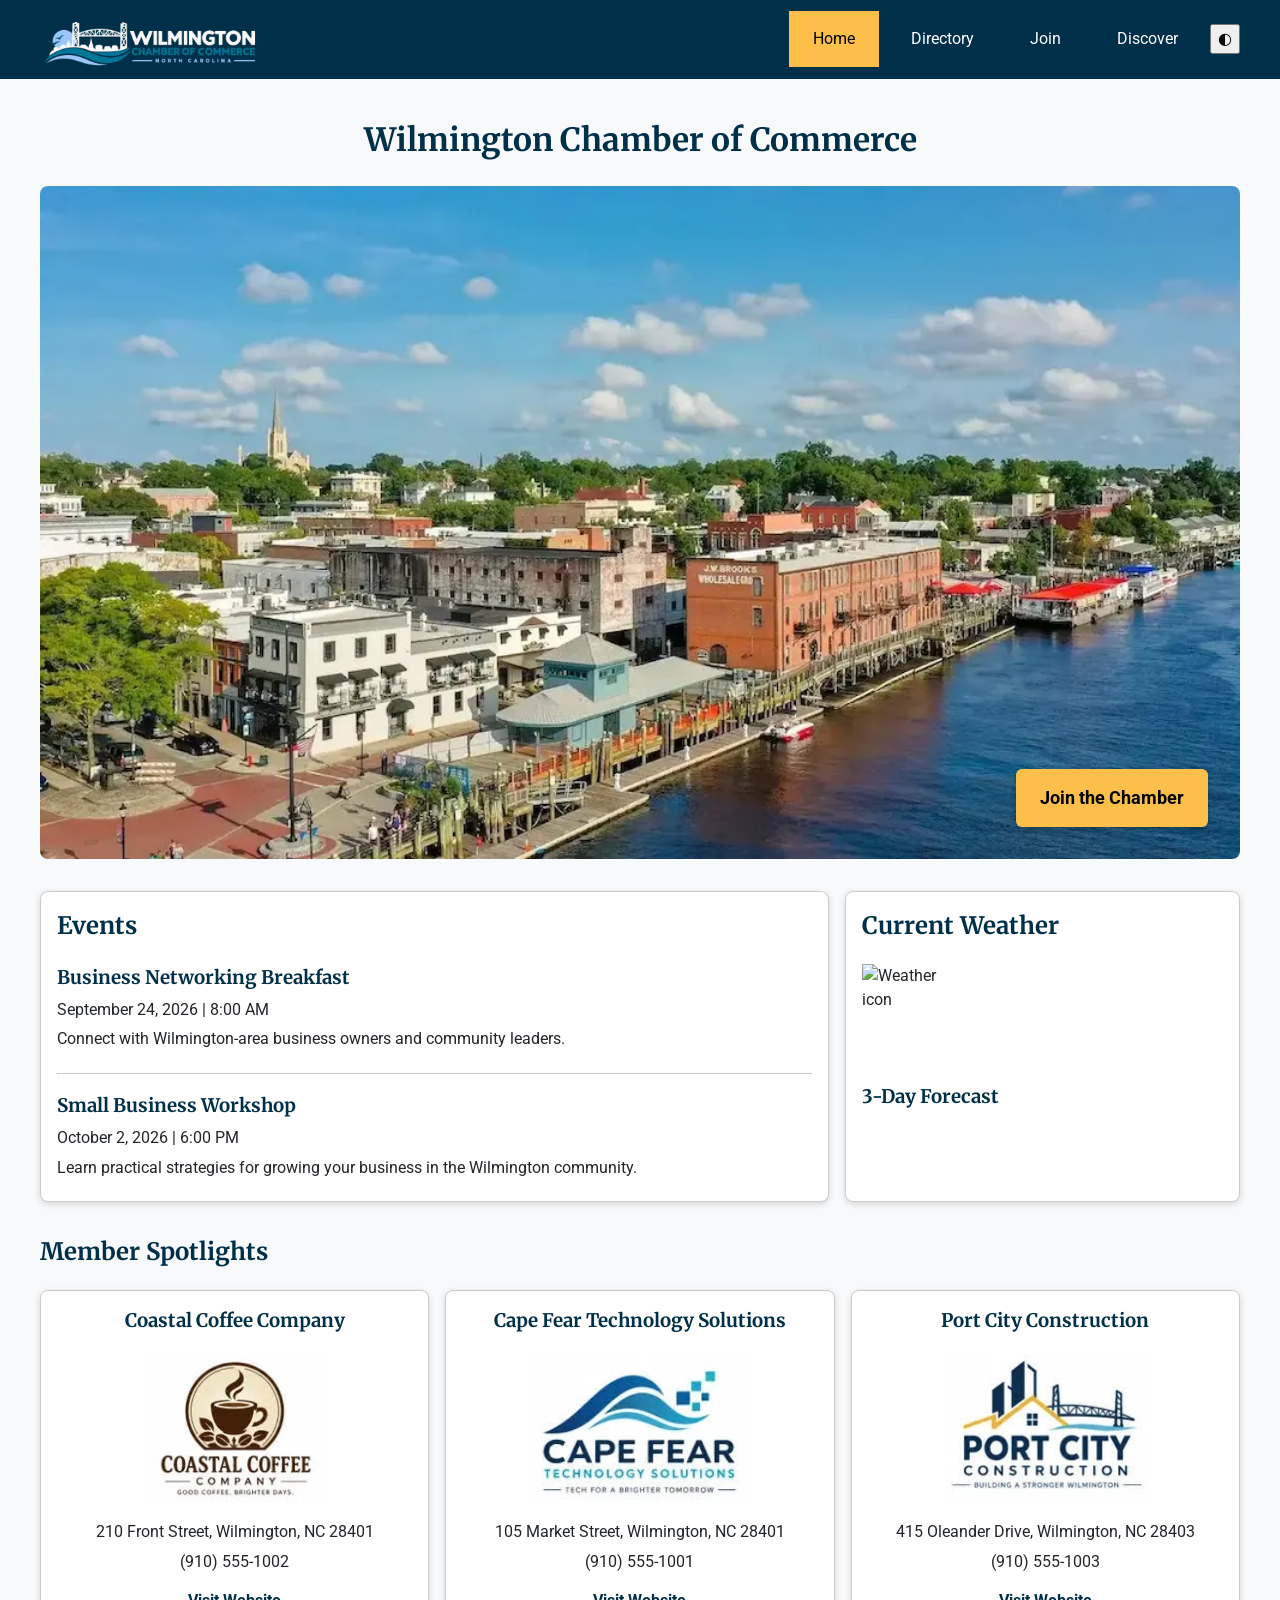
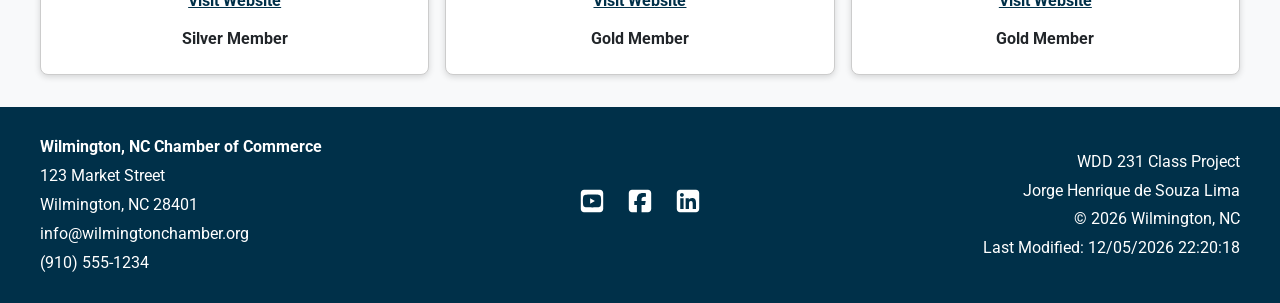
==== commit 33c1daa9: "Testing done" ====
--- a/chamber/index.html
+++ b/chamber/index.html
@@ -111,7 +111,7 @@
     </header>
 
     <main>
-        <h1>Wilmington  of Commerce</h1>
+        <h1>Wilmington  Chamber of Commerce</h1>
 
         <div class="hero">
             <img
